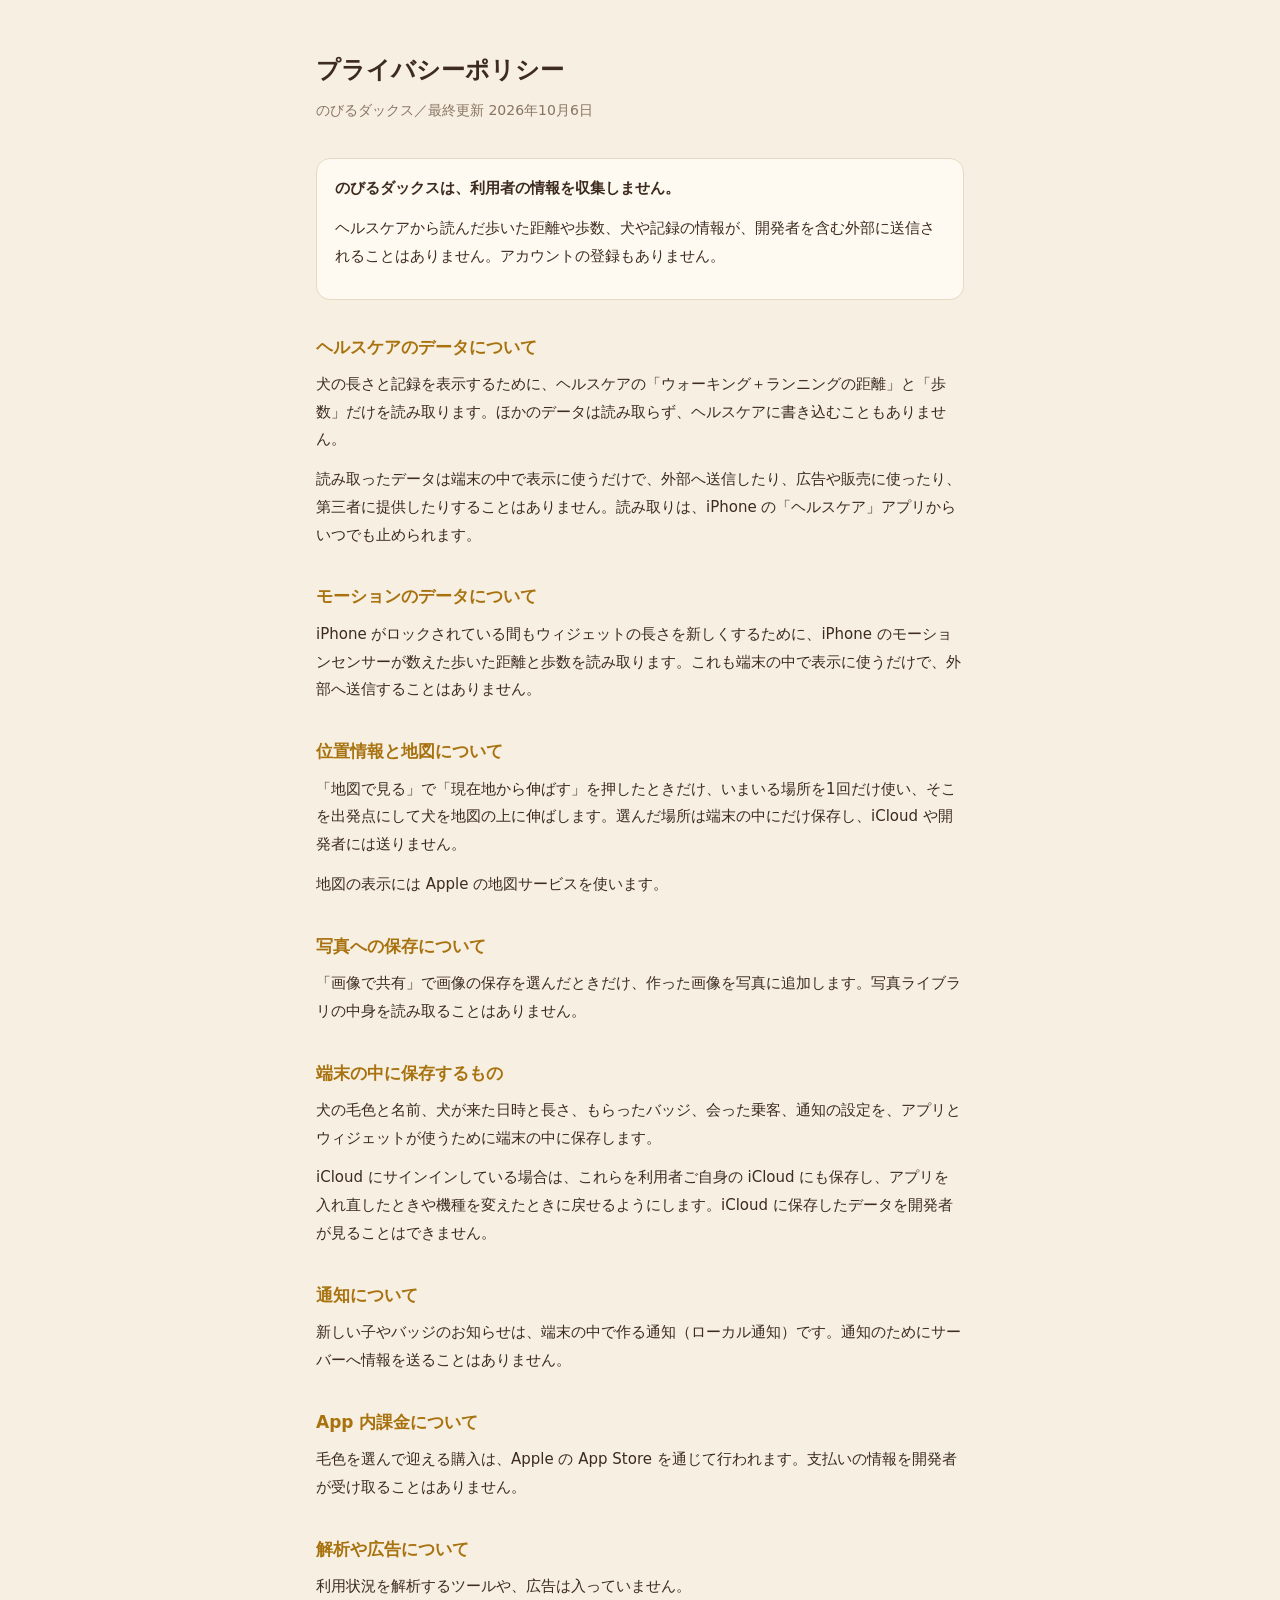
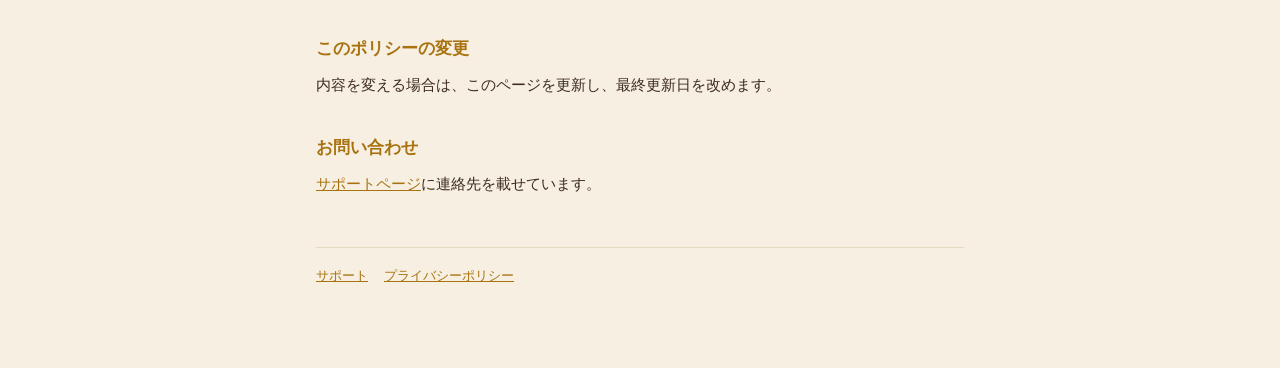
==== privacy.html @ 43f11c04 "Add files via upload" ====
<!doctype html>
<html lang="ja">
<head>
<meta charset="utf-8">
<meta name="viewport" content="width=device-width,initial-scale=1">
<title>のびるダックス プライバシーポリシー</title>
<link rel="stylesheet" href="style.css">
</head>
<body>
<div class="wrap">
<header>
  <h1>プライバシーポリシー</h1>
  <p class="tag">のびるダックス／最終更新 2026年10月6日</p>
</header>

<div class="card">
  <p><strong>のびるダックスは、利用者の情報を収集しません。</strong></p>
  <p>ヘルスケアから読んだ歩いた距離や歩数、犬や記録の情報が、開発者を含む外部に送信されることはありません。アカウントの登録もありません。</p>
</div>

<h2>ヘルスケアのデータについて</h2>
<p>犬の長さと記録を表示するために、ヘルスケアの「ウォーキング＋ランニングの距離」と「歩数」だけを読み取ります。ほかのデータは読み取らず、ヘルスケアに書き込むこともありません。</p>
<p>読み取ったデータは端末の中で表示に使うだけで、外部へ送信したり、広告や販売に使ったり、第三者に提供したりすることはありません。読み取りは、iPhone の「ヘルスケア」アプリからいつでも止められます。</p>

<h2>モーションのデータについて</h2>
<p>iPhone がロックされている間もウィジェットの長さを新しくするために、iPhone のモーションセンサーが数えた歩いた距離と歩数を読み取ります。これも端末の中で表示に使うだけで、外部へ送信することはありません。</p>

<h2>位置情報と地図について</h2>
<p>「地図で見る」で「現在地から伸ばす」を押したときだけ、いまいる場所を1回だけ使い、そこを出発点にして犬を地図の上に伸ばします。選んだ場所は端末の中にだけ保存し、iCloud や開発者には送りません。</p>
<p>地図の表示には Apple の地図サービスを使います。</p>

<h2>写真への保存について</h2>
<p>「画像で共有」で画像の保存を選んだときだけ、作った画像を写真に追加します。写真ライブラリの中身を読み取ることはありません。</p>

<h2>端末の中に保存するもの</h2>
<p>犬の毛色と名前、犬が来た日時と長さ、もらったバッジ、会った乗客、通知の設定を、アプリとウィジェットが使うために端末の中に保存します。</p>
<p>iCloud にサインインしている場合は、これらを利用者ご自身の iCloud にも保存し、アプリを入れ直したときや機種を変えたときに戻せるようにします。iCloud に保存したデータを開発者が見ることはできません。</p>

<h2>通知について</h2>
<p>新しい子やバッジのお知らせは、端末の中で作る通知（ローカル通知）です。通知のためにサーバーへ情報を送ることはありません。</p>

<h2>App 内課金について</h2>
<p>毛色を選んで迎える購入は、Apple の App Store を通じて行われます。支払いの情報を開発者が受け取ることはありません。</p>

<h2>解析や広告について</h2>
<p>利用状況を解析するツールや、広告は入っていません。</p>

<h2>このポリシーの変更</h2>
<p>内容を変える場合は、このページを更新し、最終更新日を改めます。</p>

<h2>お問い合わせ</h2>
<p><a href="index.html">サポートページ</a>に連絡先を載せています。</p>

<footer><nav><a href="index.html">サポート</a><a href="privacy.html">プライバシーポリシー</a></nav></footer>
</div>
</body>
</html>
---- style.css ----
:root{--bg:#F6EFE2;--card:#FFFAF1;--line:#E6D9C2;--ink:#3D2B1F;--soft:#8A7563;--accent:#A8720F}
@media (prefers-color-scheme: dark){:root{--bg:#1F1813;--card:#2B221B;--line:#3A2E25;--ink:#F3E9DA;--soft:#B19F8C;--accent:#E0A43A}}
*{box-sizing:border-box}
body{margin:0;background:var(--bg);color:var(--ink);font-family:"Hiragino Maru Gothic ProN","Hiragino Sans","Noto Sans JP",system-ui,sans-serif;font-size:15px;line-height:1.85;-webkit-font-smoothing:antialiased}
.wrap{max-width:680px;margin:0 auto;padding:0 16px 80px}
header{padding:48px 0 20px}
h1{font-size:24px;margin:0 0 6px}
.tag{margin:0;color:var(--soft);font-size:14px}
h2{font-size:17px;margin:32px 0 8px;color:var(--accent)}
p{margin:0 0 12px}
ol{margin:0 0 12px;padding-left:1.4em}
a{color:var(--accent)}
.card{background:var(--card);border:1px solid var(--line);border-radius:14px;padding:16px 18px;margin:14px 0}
.q{font-weight:700;margin-bottom:4px}
nav a{margin-right:16px}
footer{margin-top:48px;padding-top:16px;border-top:1px solid var(--line);color:var(--soft);font-size:13px}
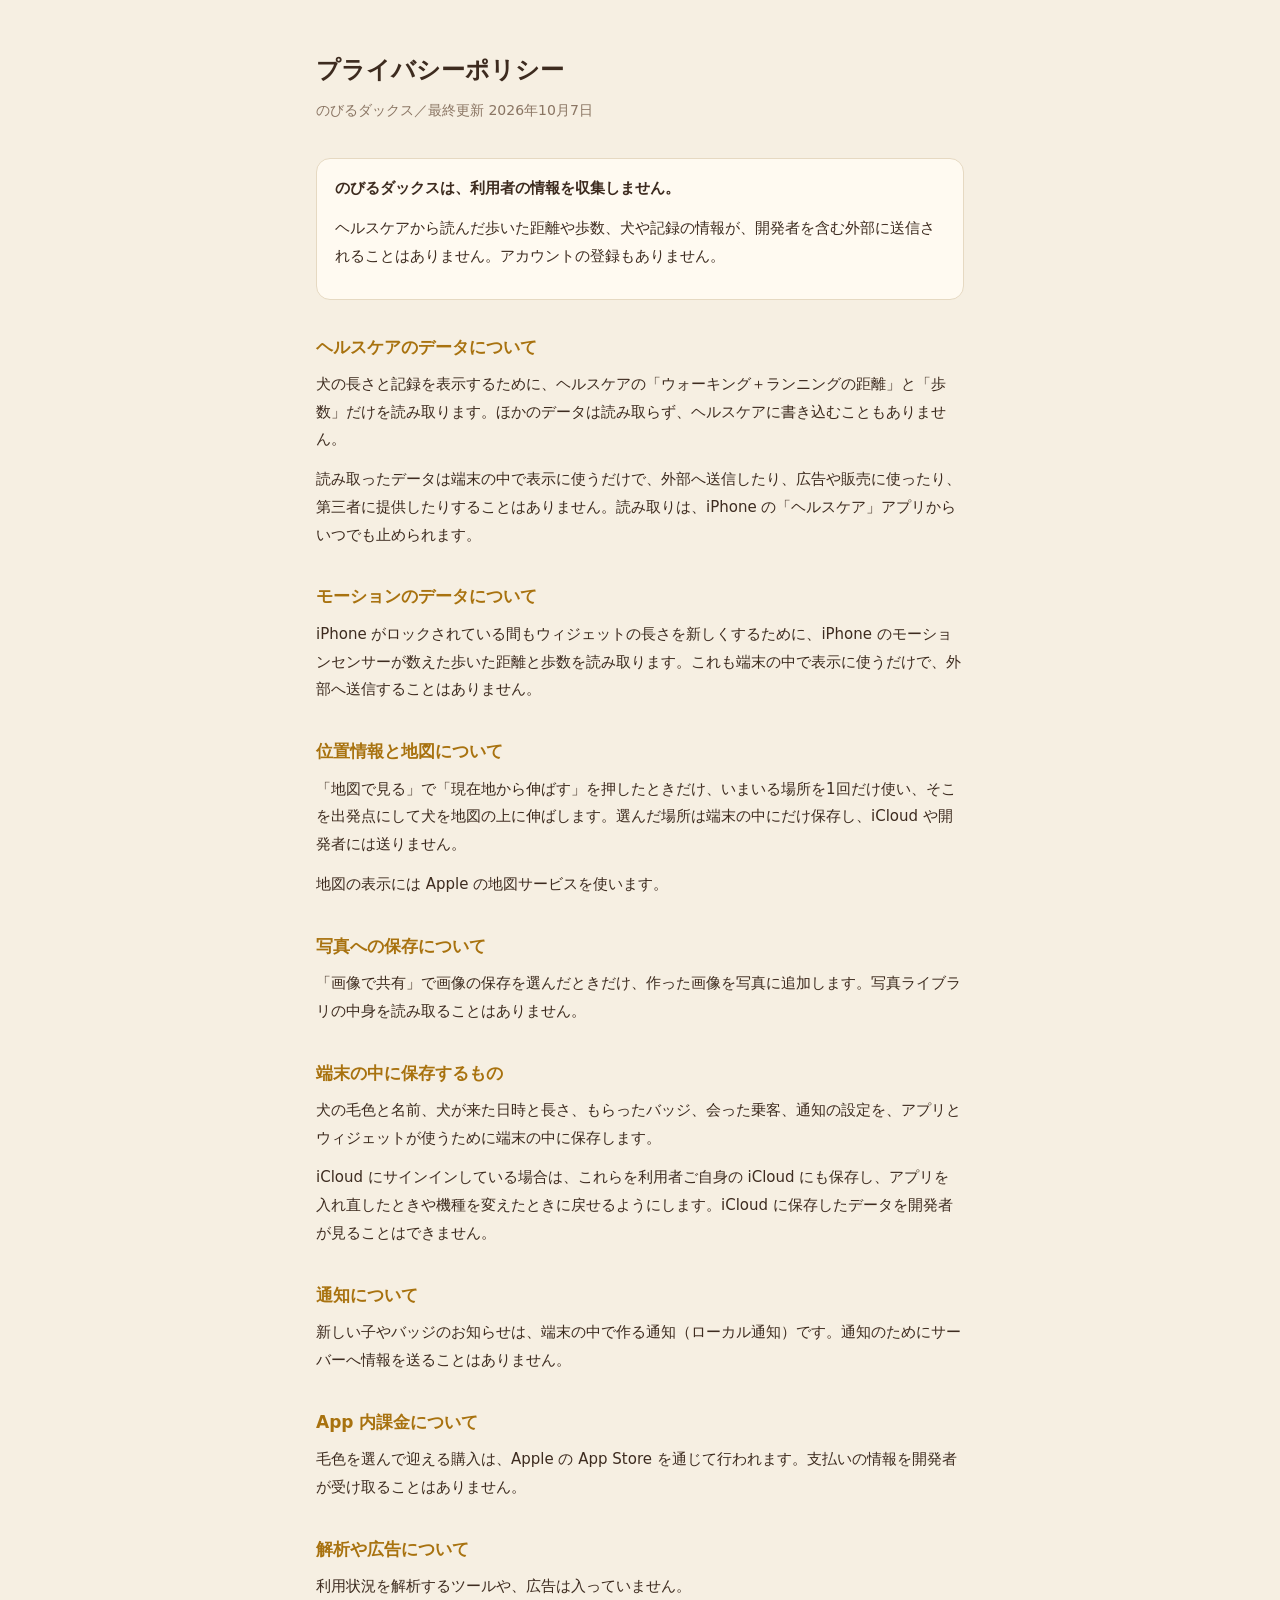
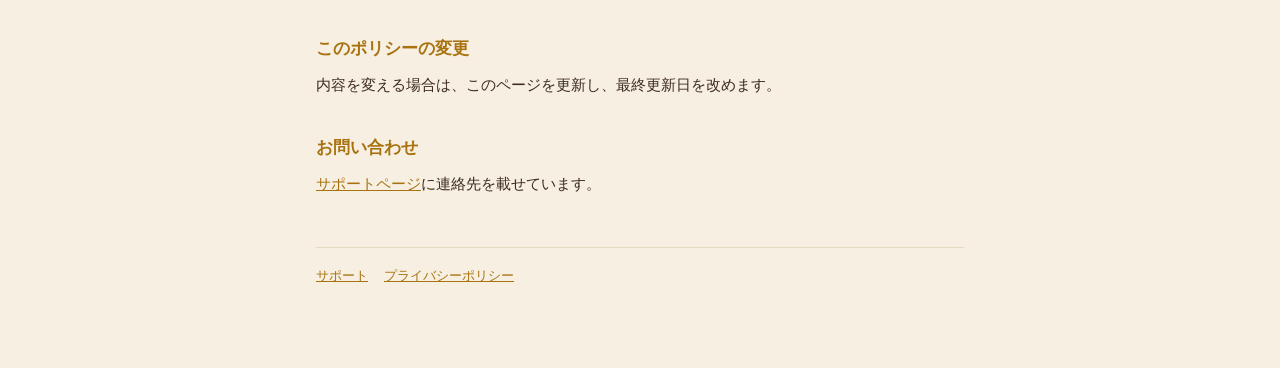
==== commit 7ae7bf77: "Add files via upload" ====
--- a/privacy.html
+++ b/privacy.html
@@ -10,7 +10,7 @@
 <div class="wrap">
 <header>
   <h1>プライバシーポリシー</h1>
-  <p class="tag">のびるダックス／最終更新 2026年10月6日</p>
+  <p class="tag">のびるダックス／最終更新 2026年10月7日</p>
 </header>
 
 <div class="card">
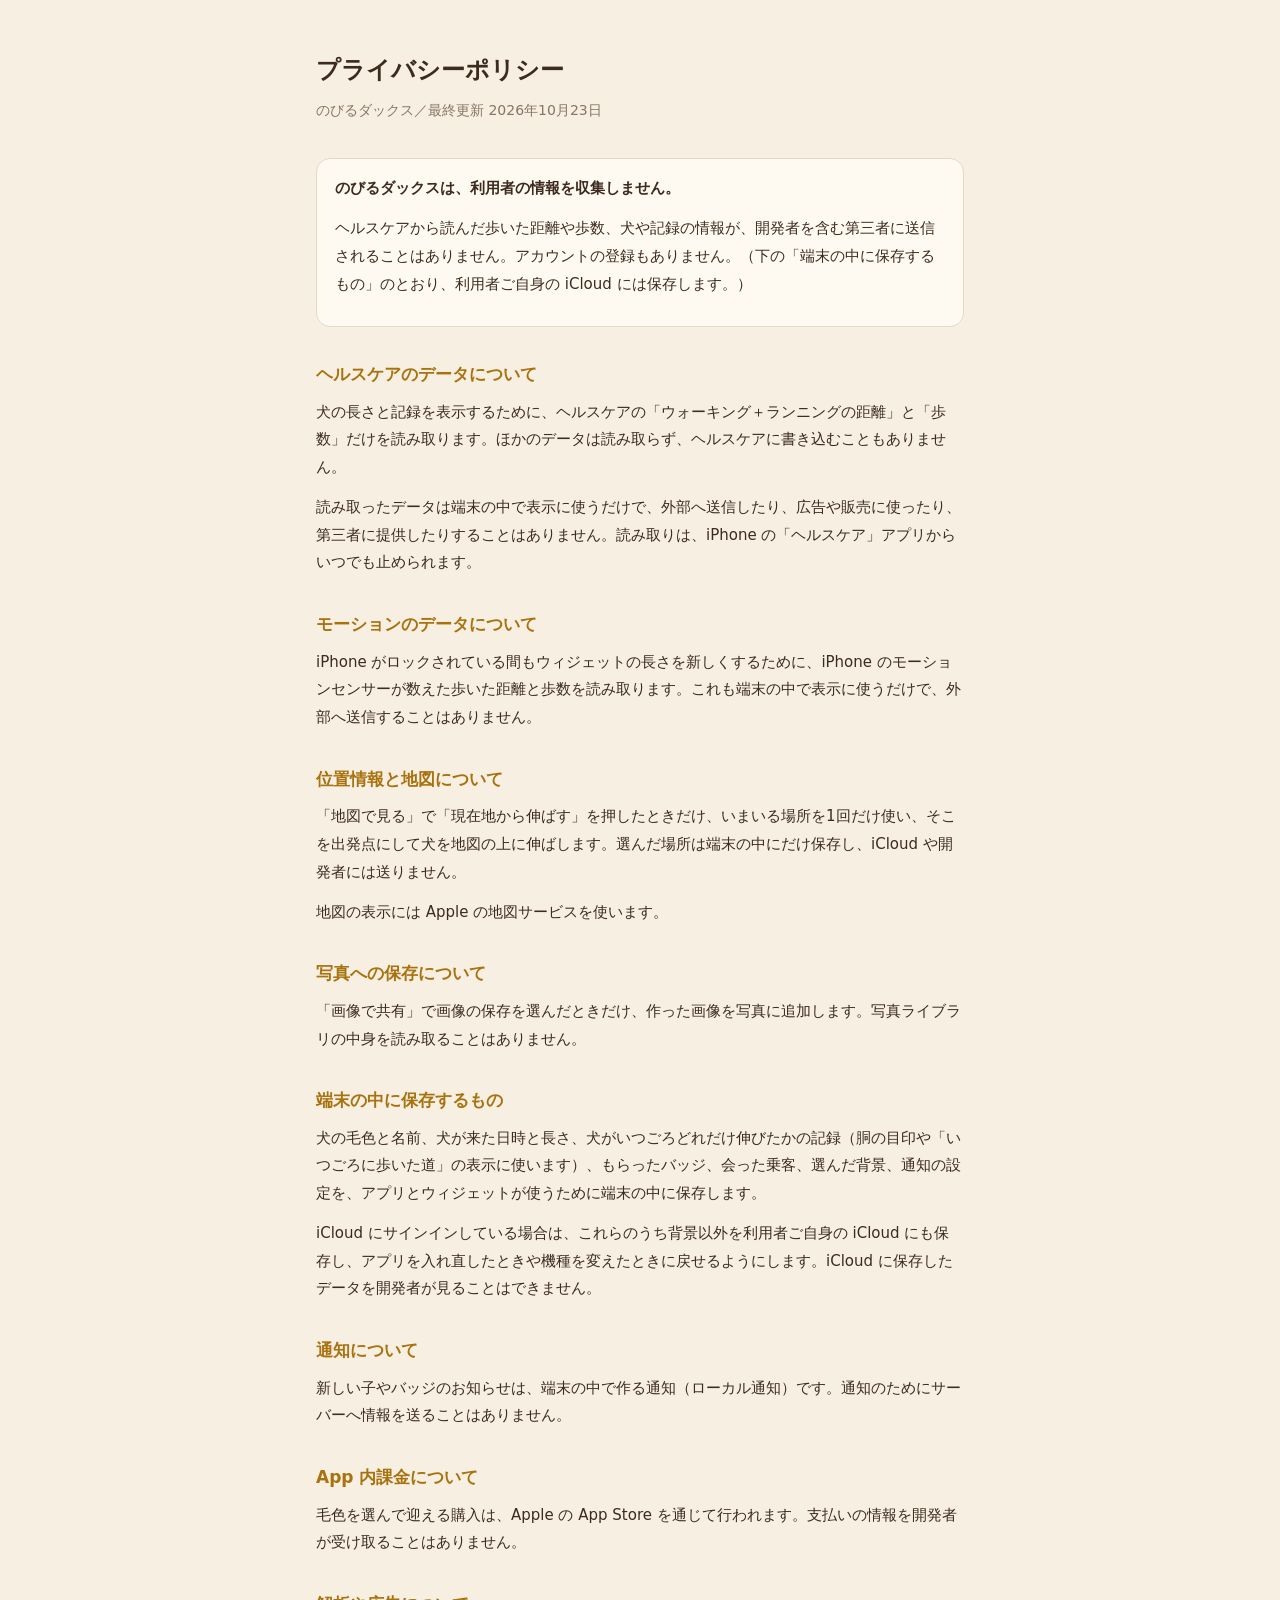
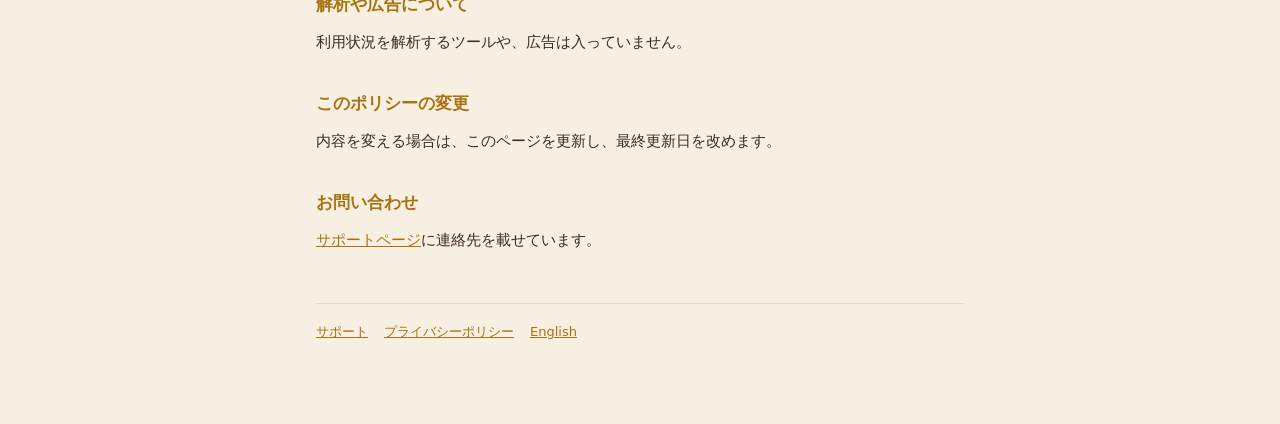
==== commit ed12a5c5: "Add files via upload" ====
--- a/privacy.html
+++ b/privacy.html
@@ -10,12 +10,12 @@
 <div class="wrap">
 <header>
   <h1>プライバシーポリシー</h1>
-  <p class="tag">のびるダックス／最終更新 2026年10月7日</p>
+  <p class="tag">のびるダックス／最終更新 2026年10月23日</p>
 </header>
 
 <div class="card">
   <p><strong>のびるダックスは、利用者の情報を収集しません。</strong></p>
-  <p>ヘルスケアから読んだ歩いた距離や歩数、犬や記録の情報が、開発者を含む外部に送信されることはありません。アカウントの登録もありません。</p>
+  <p>ヘルスケアから読んだ歩いた距離や歩数、犬や記録の情報が、開発者を含む第三者に送信されることはありません。アカウントの登録もありません。（下の「端末の中に保存するもの」のとおり、利用者ご自身の iCloud には保存します。）</p>
 </div>
 
 <h2>ヘルスケアのデータについて</h2>
@@ -33,8 +33,8 @@
 <p>「画像で共有」で画像の保存を選んだときだけ、作った画像を写真に追加します。写真ライブラリの中身を読み取ることはありません。</p>
 
 <h2>端末の中に保存するもの</h2>
-<p>犬の毛色と名前、犬が来た日時と長さ、もらったバッジ、会った乗客、通知の設定を、アプリとウィジェットが使うために端末の中に保存します。</p>
-<p>iCloud にサインインしている場合は、これらを利用者ご自身の iCloud にも保存し、アプリを入れ直したときや機種を変えたときに戻せるようにします。iCloud に保存したデータを開発者が見ることはできません。</p>
+<p>犬の毛色と名前、犬が来た日時と長さ、犬がいつごろどれだけ伸びたかの記録（胴の目印や「いつごろに歩いた道」の表示に使います）、もらったバッジ、会った乗客、選んだ背景、通知の設定を、アプリとウィジェットが使うために端末の中に保存します。</p>
+<p>iCloud にサインインしている場合は、これらのうち背景以外を利用者ご自身の iCloud にも保存し、アプリを入れ直したときや機種を変えたときに戻せるようにします。iCloud に保存したデータを開発者が見ることはできません。</p>
 
 <h2>通知について</h2>
 <p>新しい子やバッジのお知らせは、端末の中で作る通知（ローカル通知）です。通知のためにサーバーへ情報を送ることはありません。</p>
@@ -51,7 +51,7 @@
 <h2>お問い合わせ</h2>
 <p><a href="index.html">サポートページ</a>に連絡先を載せています。</p>
 
-<footer><nav><a href="index.html">サポート</a><a href="privacy.html">プライバシーポリシー</a></nav></footer>
+<footer><nav><a href="index.html">サポート</a><a href="privacy.html">プライバシーポリシー</a><a href="en/privacy.html">English</a></nav></footer>
 </div>
 </body>
 </html>
